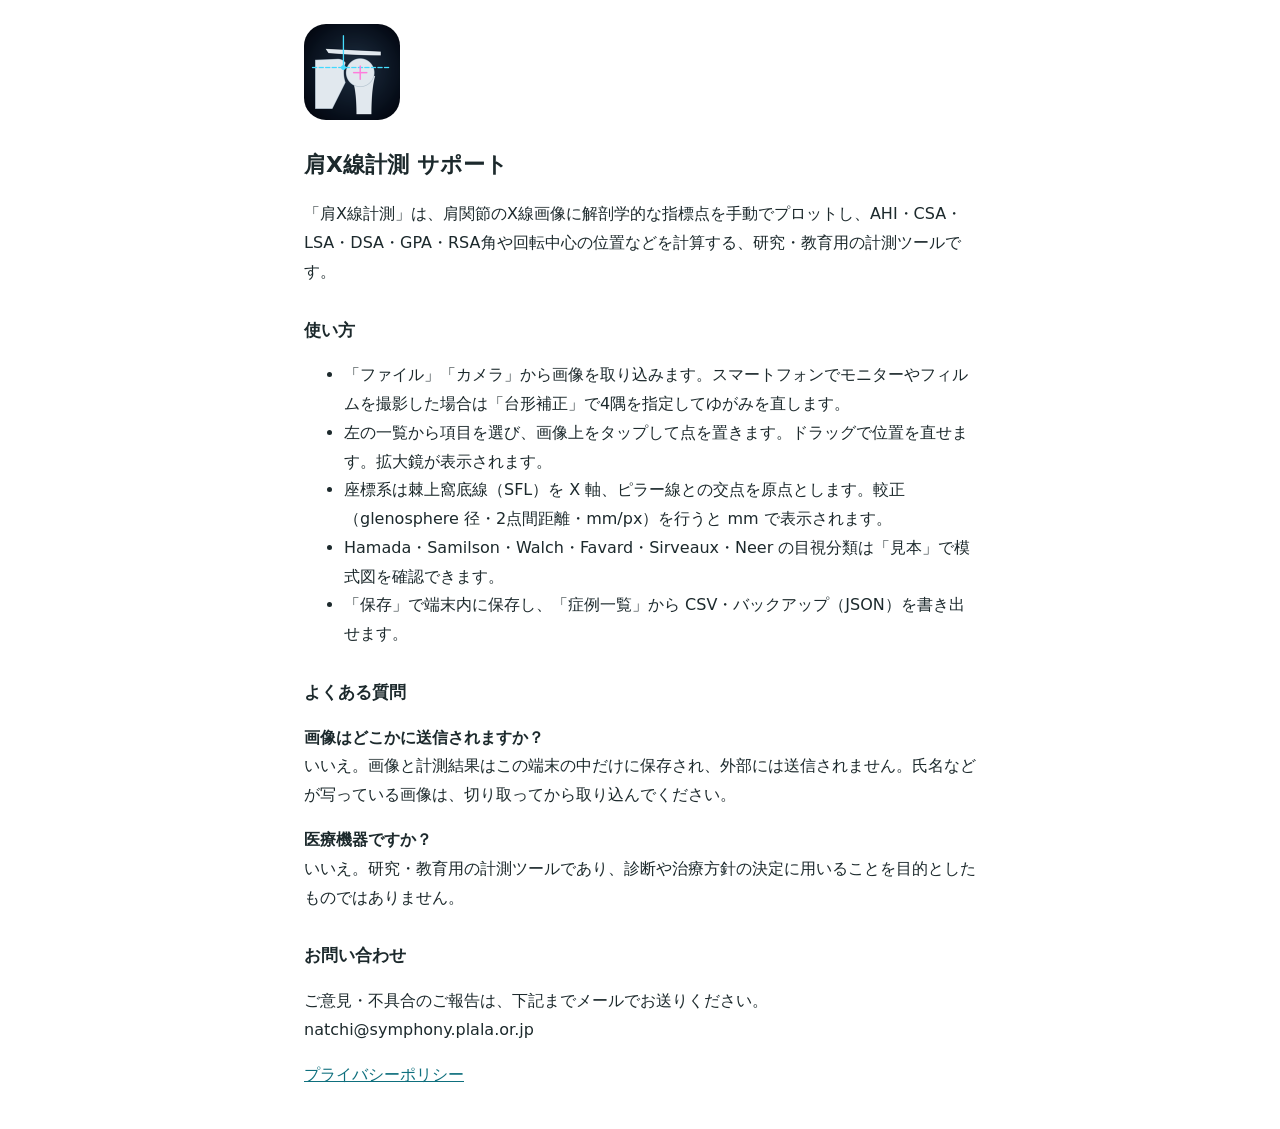
==== index.html @ 65b0d3d0 "肩X線計測 サポートページとプライバシーポリシー Co-Authored-By: Claude Opus 5.5 <noreply@anthropic.com>" ====
<!doctype html><html lang="ja"><head><meta charset="utf-8"><meta name="viewport" content="width=device-width,initial-scale=1">
<title>肩X線計測 サポート</title><style>body{font-family:"Hiragino Sans","Noto Sans JP",system-ui,sans-serif;line-height:1.8;max-width:42em;margin:0 auto;padding:24px 16px;color:#1c292c;background:#fff}
h1{font-size:22px}h2{font-size:17px;margin-top:28px}a{color:#0e6f7d}img.icon{width:96px;height:96px;border-radius:22px}</style></head><body>
<img class="icon" src="icon.png" alt="">
<h1>肩X線計測 サポート</h1>
<p>「肩X線計測」は、肩関節のX線画像に解剖学的な指標点を手動でプロットし、AHI・CSA・LSA・DSA・GPA・RSA角や回転中心の位置などを計算する、研究・教育用の計測ツールです。</p>
<h2>使い方</h2>
<ul>
<li>「ファイル」「カメラ」から画像を取り込みます。スマートフォンでモニターやフィルムを撮影した場合は「台形補正」で4隅を指定してゆがみを直します。</li>
<li>左の一覧から項目を選び、画像上をタップして点を置きます。ドラッグで位置を直せます。拡大鏡が表示されます。</li>
<li>座標系は棘上窩底線（SFL）を X 軸、ピラー線との交点を原点とします。較正（glenosphere 径・2点間距離・mm/px）を行うと mm で表示されます。</li>
<li>Hamada・Samilson・Walch・Favard・Sirveaux・Neer の目視分類は「見本」で模式図を確認できます。</li>
<li>「保存」で端末内に保存し、「症例一覧」から CSV・バックアップ（JSON）を書き出せます。</li>
</ul>
<h2>よくある質問</h2>
<p><b>画像はどこかに送信されますか？</b><br>いいえ。画像と計測結果はこの端末の中だけに保存され、外部には送信されません。氏名などが写っている画像は、切り取ってから取り込んでください。</p>
<p><b>医療機器ですか？</b><br>いいえ。研究・教育用の計測ツールであり、診断や治療方針の決定に用いることを目的としたものではありません。</p>
<h2>お問い合わせ</h2>
<p>ご意見・不具合のご報告は、下記までメールでお送りください。<br>natchi@symphony.plala.or.jp</p>
<p><a href="privacy-policy.html">プライバシーポリシー</a></p>
</body></html>
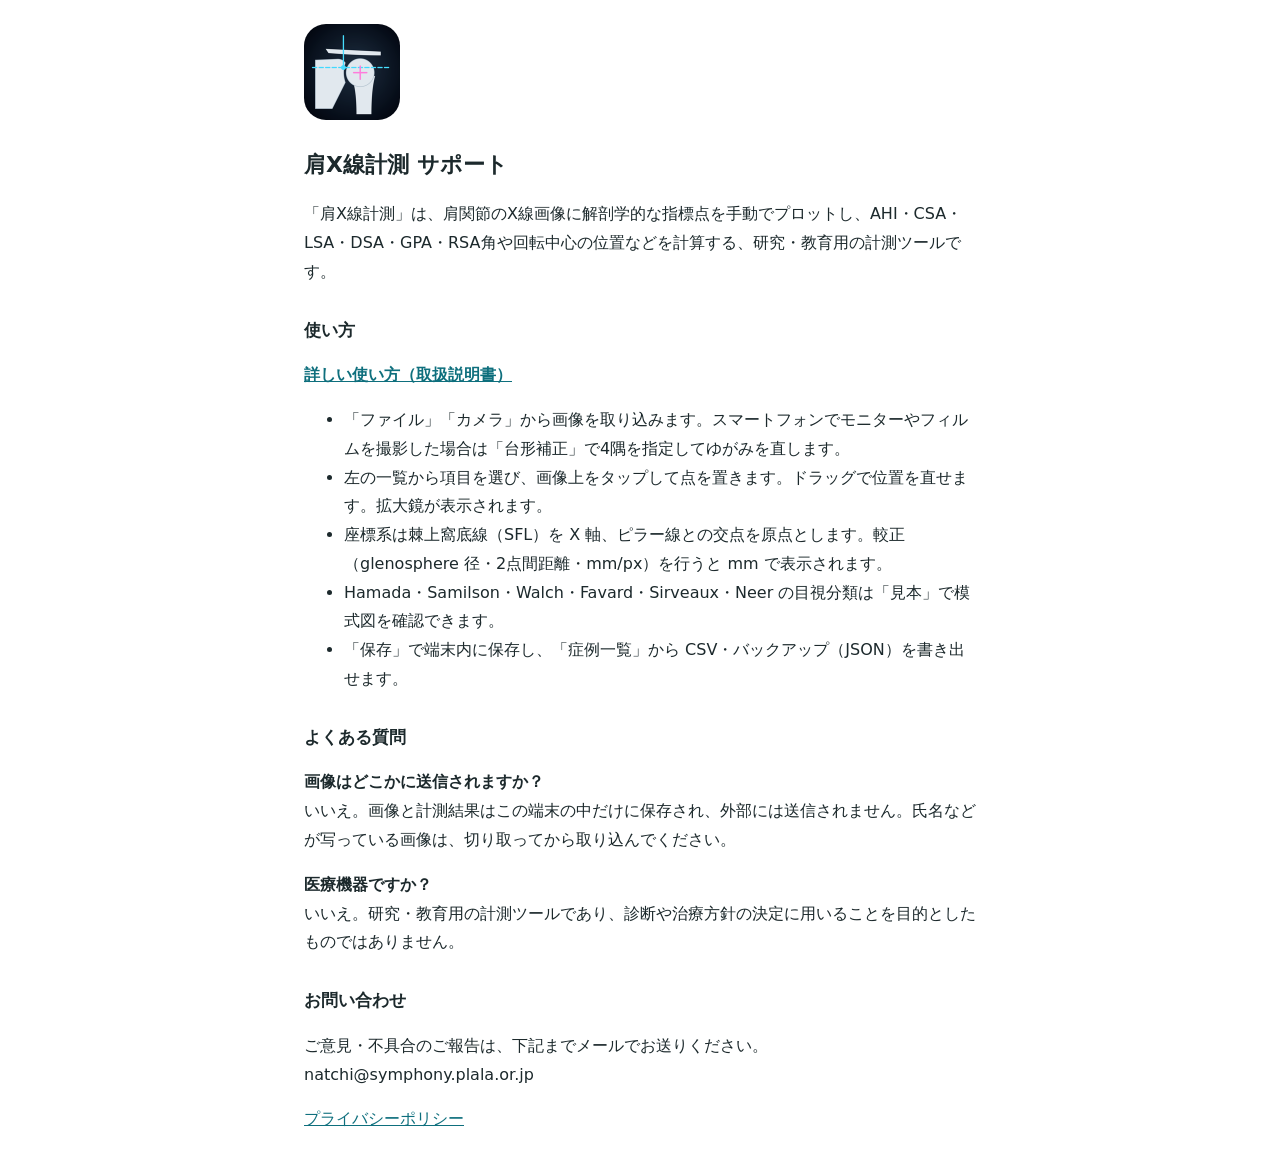
==== commit aeb6efa2: "取扱説明書（howto.html）を追加 Co-Authored-By: Claude Opus 5.5 <noreply@anthropic.com>" ====
--- a/index.html
+++ b/index.html
@@ -5,6 +5,7 @@
 <h1>肩X線計測 サポート</h1>
 <p>「肩X線計測」は、肩関節のX線画像に解剖学的な指標点を手動でプロットし、AHI・CSA・LSA・DSA・GPA・RSA角や回転中心の位置などを計算する、研究・教育用の計測ツールです。</p>
 <h2>使い方</h2>
+<p><a href="howto.html"><b>詳しい使い方（取扱説明書）</b></a></p>
 <ul>
 <li>「ファイル」「カメラ」から画像を取り込みます。スマートフォンでモニターやフィルムを撮影した場合は「台形補正」で4隅を指定してゆがみを直します。</li>
 <li>左の一覧から項目を選び、画像上をタップして点を置きます。ドラッグで位置を直せます。拡大鏡が表示されます。</li>
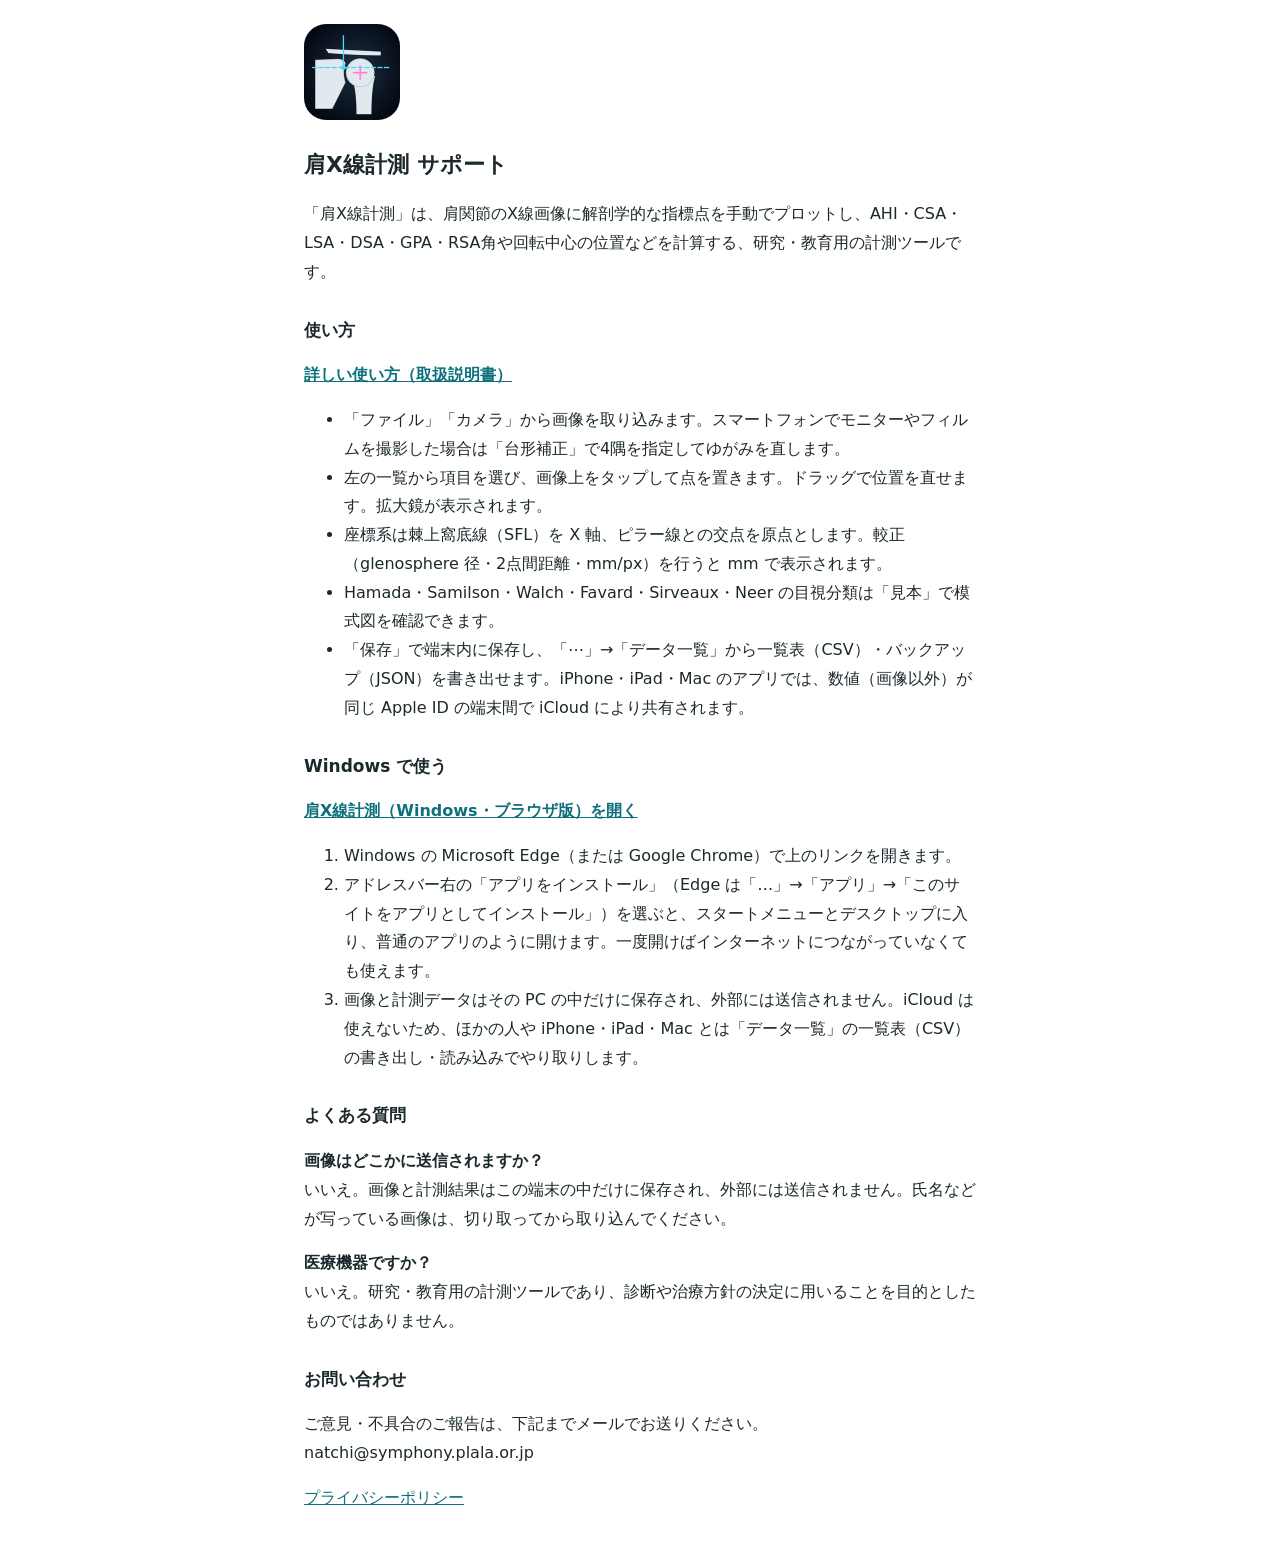
==== commit 5271298e: "Windows・ブラウザ版（PWA）を app/ に追加、サポート・取説・プライバシーポリシーに Windows の案内 Co-Authored-By: Claude Opus 5.5 <norepl" ====
--- a/index.html
+++ b/index.html
@@ -11,8 +11,15 @@
 <li>左の一覧から項目を選び、画像上をタップして点を置きます。ドラッグで位置を直せます。拡大鏡が表示されます。</li>
 <li>座標系は棘上窩底線（SFL）を X 軸、ピラー線との交点を原点とします。較正（glenosphere 径・2点間距離・mm/px）を行うと mm で表示されます。</li>
 <li>Hamada・Samilson・Walch・Favard・Sirveaux・Neer の目視分類は「見本」で模式図を確認できます。</li>
-<li>「保存」で端末内に保存し、「症例一覧」から CSV・バックアップ（JSON）を書き出せます。</li>
+<li>「保存」で端末内に保存し、「⋯」→「データ一覧」から一覧表（CSV）・バックアップ（JSON）を書き出せます。iPhone・iPad・Mac のアプリでは、数値（画像以外）が同じ Apple ID の端末間で iCloud により共有されます。</li>
 </ul>
+<h2>Windows で使う</h2>
+<p><a href="app/"><b>肩X線計測（Windows・ブラウザ版）を開く</b></a></p>
+<ol>
+<li>Windows の Microsoft Edge（または Google Chrome）で上のリンクを開きます。</li>
+<li>アドレスバー右の「アプリをインストール」（Edge は「…」→「アプリ」→「このサイトをアプリとしてインストール」）を選ぶと、スタートメニューとデスクトップに入り、普通のアプリのように開けます。一度開けばインターネットにつながっていなくても使えます。</li>
+<li>画像と計測データはその PC の中だけに保存され、外部には送信されません。iCloud は使えないため、ほかの人や iPhone・iPad・Mac とは「データ一覧」の一覧表（CSV）の書き出し・読み込みでやり取りします。</li>
+</ol>
 <h2>よくある質問</h2>
 <p><b>画像はどこかに送信されますか？</b><br>いいえ。画像と計測結果はこの端末の中だけに保存され、外部には送信されません。氏名などが写っている画像は、切り取ってから取り込んでください。</p>
 <p><b>医療機器ですか？</b><br>いいえ。研究・教育用の計測ツールであり、診断や治療方針の決定に用いることを目的としたものではありません。</p>
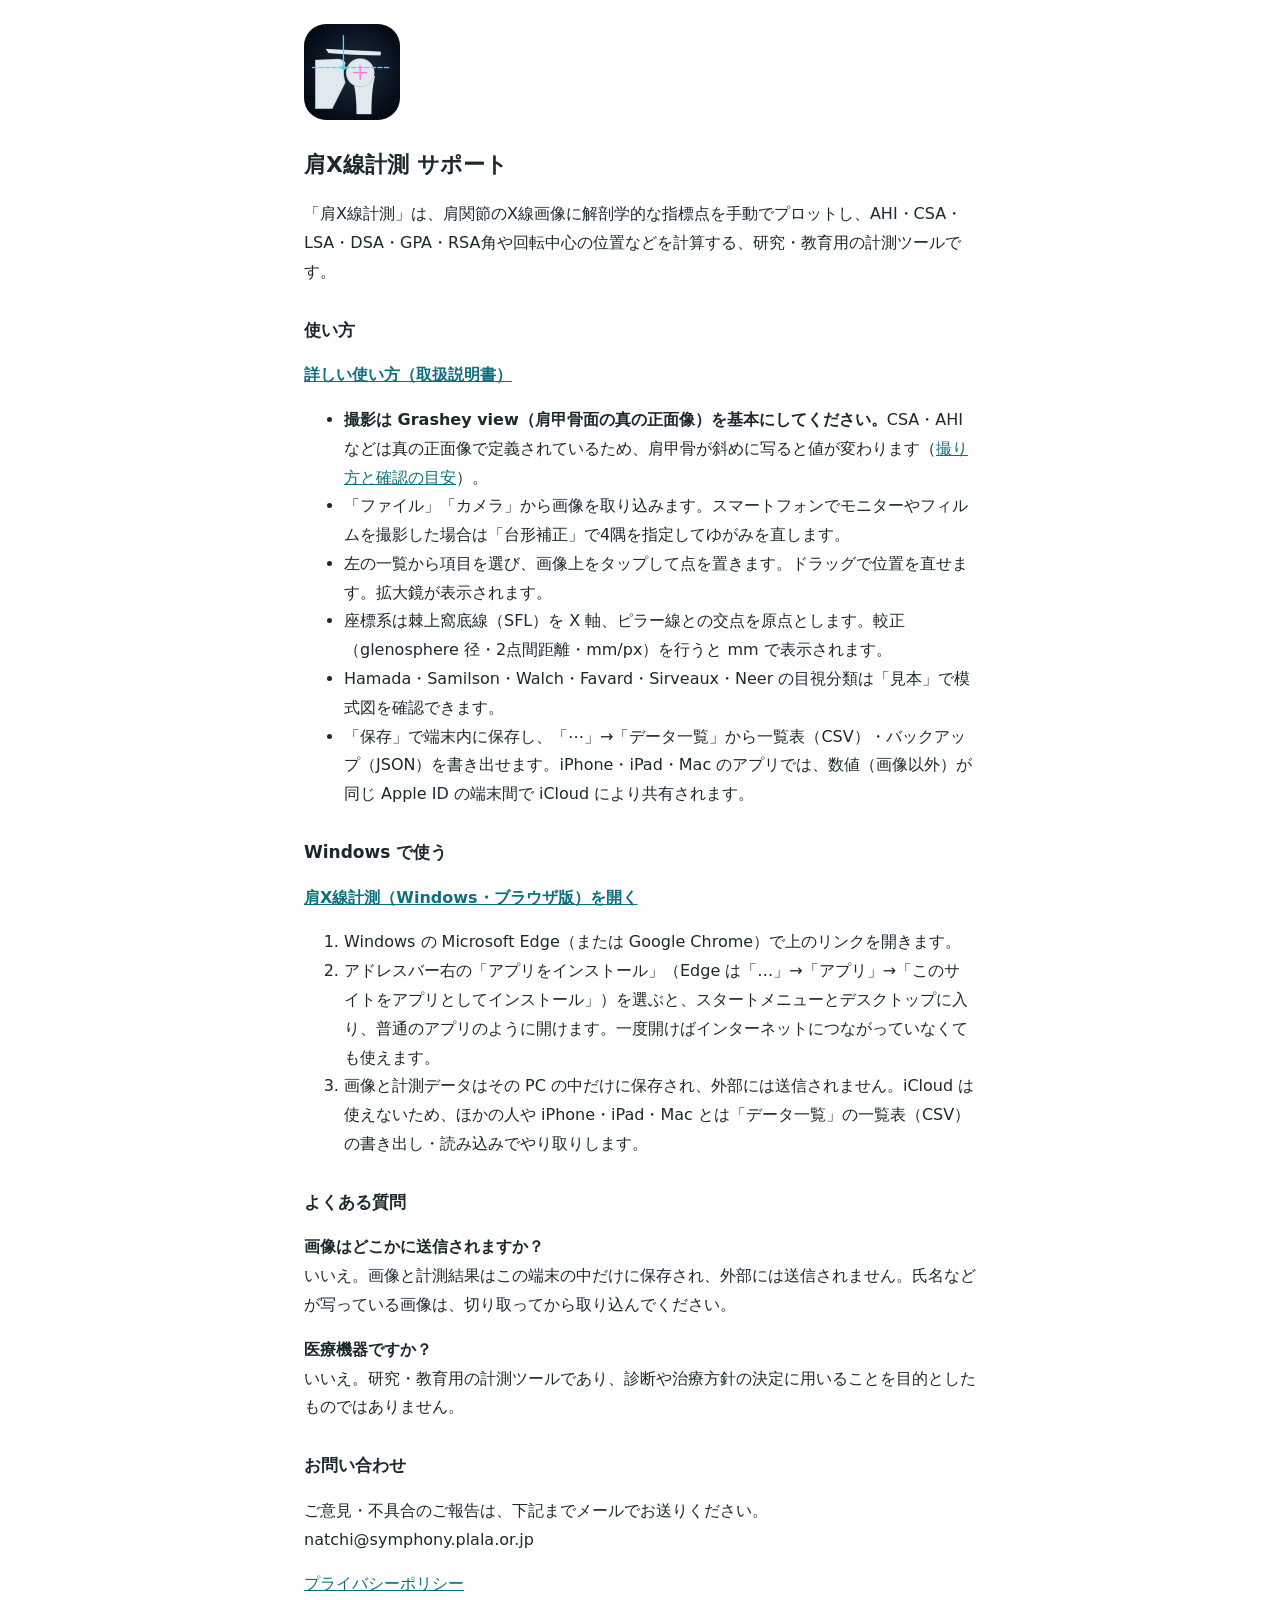
==== commit 11ead6d4: "症例情報に年齢・性別・身長・手術日、取説に Grashey view の撮り方、プライバシーポリシー改定 Co-Authored-By: Claude Opus 5.5 <noreply@anthro" ====
--- a/index.html
+++ b/index.html
@@ -7,6 +7,7 @@
 <h2>使い方</h2>
 <p><a href="howto.html"><b>詳しい使い方（取扱説明書）</b></a></p>
 <ul>
+<li><b>撮影は Grashey view（肩甲骨面の真の正面像）を基本にしてください。</b>CSA・AHI などは真の正面像で定義されているため、肩甲骨が斜めに写ると値が変わります（<a href="howto.html#view">撮り方と確認の目安</a>）。</li>
 <li>「ファイル」「カメラ」から画像を取り込みます。スマートフォンでモニターやフィルムを撮影した場合は「台形補正」で4隅を指定してゆがみを直します。</li>
 <li>左の一覧から項目を選び、画像上をタップして点を置きます。ドラッグで位置を直せます。拡大鏡が表示されます。</li>
 <li>座標系は棘上窩底線（SFL）を X 軸、ピラー線との交点を原点とします。較正（glenosphere 径・2点間距離・mm/px）を行うと mm で表示されます。</li>
